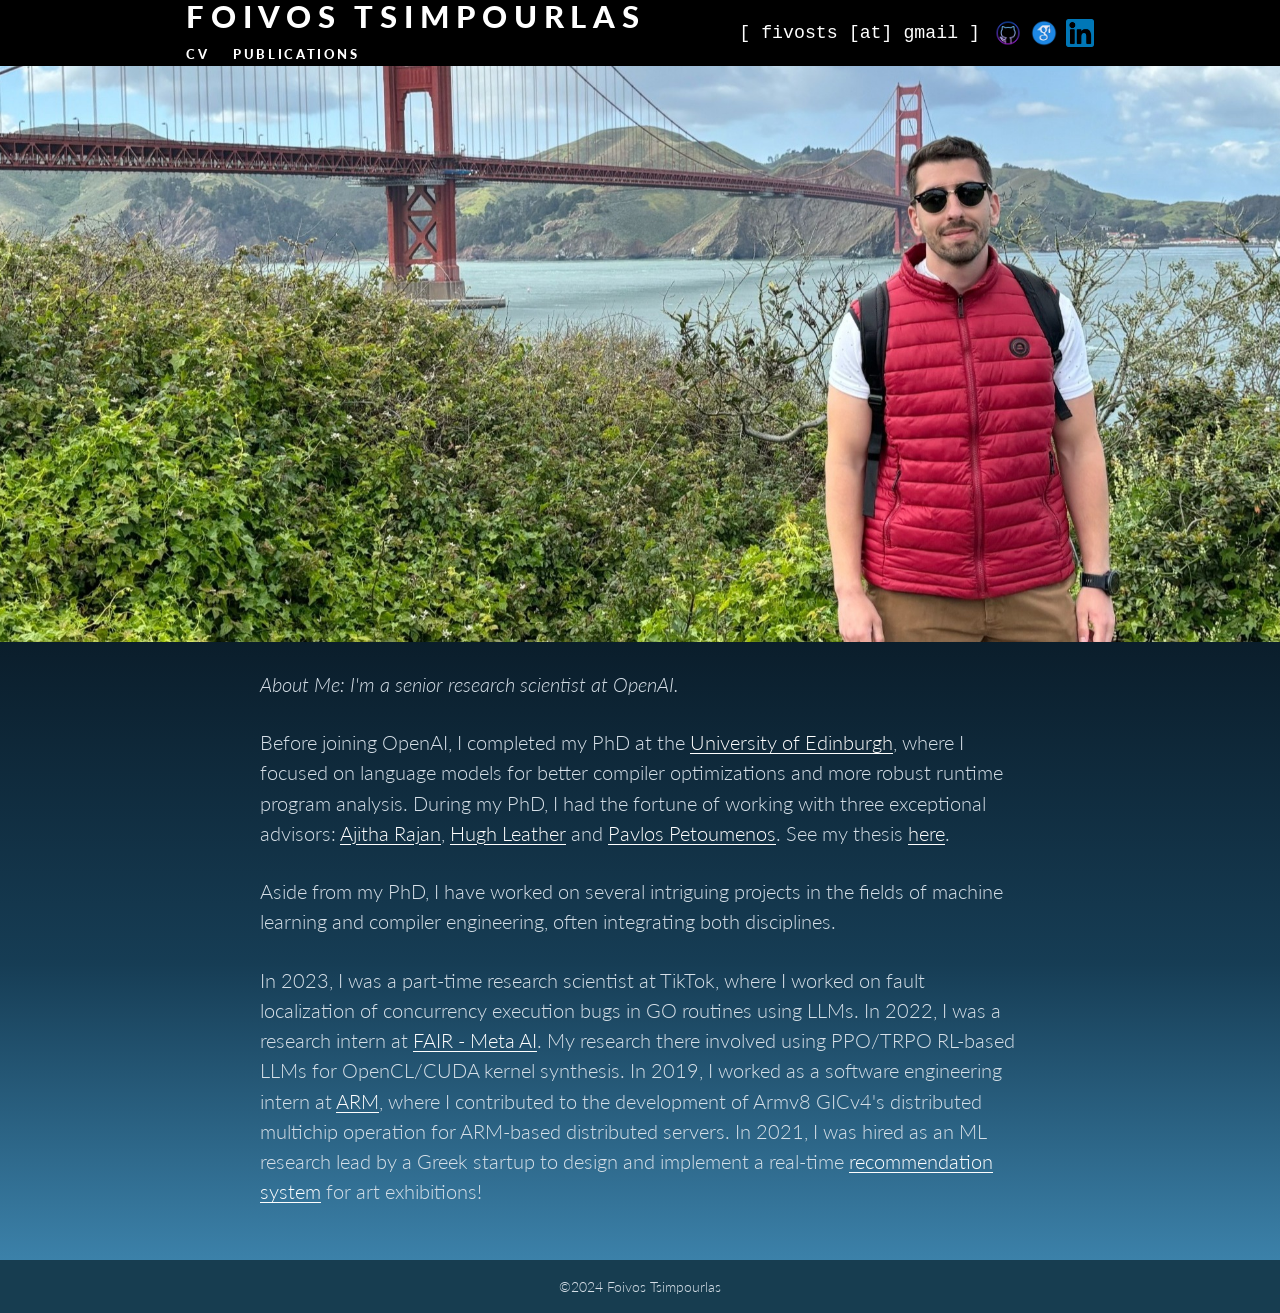
==== index.html @ 027a1d50 "Recreate static website for GitHub Pages" ====
<!doctype html>
<html lang="en">
  <head>
    <meta charset="utf-8">
    <meta name="viewport" content="width=device-width, initial-scale=1">
    <title>Foivos Tsimpourlas</title>
    <meta name="description" content="Foivos Tsimpourlas | Senior research scientist at OpenAI.">
    <link rel="canonical" href="https://foivos.co.uk/">
    <meta property="og:title" content="Foivos Tsimpourlas">
    <meta property="og:description" content="Senior research scientist at OpenAI.">
    <meta property="og:type" content="website">
    <meta property="og:url" content="https://foivos.co.uk/">
    <meta property="og:image" content="https://foivos.co.uk/assets/img/home-hero.jpg">
    <meta name="twitter:card" content="summary_large_image">
    <link rel="icon" href="/assets/img/favicon.jpg">
    <link rel="stylesheet" href="/assets/styles.css">
  </head>
  <body>
    <header class="site-header">
      <div class="header-inner">
        <div>
          <a class="brand-link" href="/">Foivos Tsimpourlas</a>
          <nav class="main-nav" aria-label="Site">
            <a href="/cv/">CV</a>
            <a href="/publications/">Publications</a>
          </nav>
        </div>
        <div class="header-contact">
          <span class="email">[ fivosts [at] gmail ]</span>
          <div class="socials" aria-label="Social links">
            <a href="https://github.com/fivosts" aria-label="GitHub">
              <img src="/assets/img/github.png" alt="">
            </a>
            <a href="https://scholar.google.com/citations?user=wBS7nUoAAAAJ&amp;hl=en" aria-label="Google Scholar">
              <img src="/assets/img/scholar.png" alt="">
            </a>
            <a href="https://www.linkedin.com/in/foivos-tsimpourlas/" aria-label="LinkedIn">
              <img src="/assets/img/linkedin.png" alt="">
            </a>
          </div>
        </div>
      </div>
    </header>

    <main>
      <section class="hero hero-home" aria-label="Foivos Tsimpourlas at the Golden Gate Bridge">
        <img src="/assets/img/home-hero.jpg" alt="Foivos Tsimpourlas standing in front of the Golden Gate Bridge.">
      </section>

      <section class="dark-band">
        <div class="content bio">
          <p>About Me: I'm a senior research scientist at OpenAI.</p>

          <p>Before joining OpenAI, I completed my PhD at the <a href="https://www.ed.ac.uk/informatics">University of Edinburgh</a>, where I focused on language models for better compiler optimizations and more robust runtime program analysis. During my PhD, I had the fortune of working with three exceptional advisors: <a href="https://homepages.inf.ed.ac.uk/arajan/">Ajitha Rajan</a>, <a href="https://www.research.ed.ac.uk/en/persons/hugh-leather">Hugh Leather</a> and <a href="https://personalpages.manchester.ac.uk/staff/pavlos.petoumenos/">Pavlos Petoumenos</a>. See my thesis <a href="/assets/docs/deep-language-models-thesis.pdf">here</a>.</p>

          <p>Aside from my PhD, I have worked on several intriguing projects in the fields of machine learning and compiler engineering, often integrating both disciplines.</p>

          <p>In 2023, I was a part-time research scientist at TikTok, where I worked on fault localization of concurrency execution bugs in GO routines using LLMs. In 2022, I was a research intern at <a href="https://ai.meta.com/research/">FAIR - Meta AI</a>. My research there involved using PPO/TRPO RL-based LLMs for OpenCL/CUDA kernel synthesis. In 2019, I worked as a software engineering intern at <a href="https://www.arm.com/">ARM</a>, where I contributed to the development of Armv8 GICv4's distributed multichip operation for ARM-based distributed servers. In 2021, I was hired as an ML research lead by a Greek startup to design and implement a real-time <a href="https://www.adaf.gr/adaf-participates-in-the-ai-trace-pilot-experience/">recommendation system</a> for art exhibitions!</p>
        </div>
      </section>
    </main>

    <footer class="site-footer">&copy;2024 Foivos Tsimpourlas</footer>
  </body>
</html>
---- assets/styles.css ----
@import url("https://fonts.googleapis.com/css2?family=Lato:ital,wght@0,300;0,400;0,700;0,900;1,300;1,700;1,900&display=swap");

:root {
  --black: #000;
  --paper: #f7f7f7;
  --ink: #f5f7fa;
  --muted: #d7e0e8;
  --teal-top: #0d2435;
  --teal-mid: #173a50;
  --teal-bottom: #3b84ad;
  --line: #9d626a;
  --max: 908px;
}

* {
  box-sizing: border-box;
}

html {
  font-synthesis-weight: none;
  scroll-behavior: smooth;
}

body {
  margin: 0;
  color: var(--ink);
  background: var(--teal-top);
  font-family: Lato, "Helvetica Neue", Arial, sans-serif;
  font-size: 18px;
  font-weight: 300;
  line-height: 1.55;
}

a {
  color: inherit;
  text-underline-offset: 0.14em;
}

img {
  display: block;
  max-width: 100%;
}

.site-header {
  background: var(--black);
  color: #fff;
  min-height: 66px;
}

.header-inner {
  width: min(var(--max), calc(100% - 32px));
  min-height: 66px;
  margin: 0 auto;
  display: flex;
  align-items: center;
  justify-content: space-between;
  gap: 28px;
}

.brand-link {
  display: inline-block;
  color: #fff;
  font-size: clamp(1.35rem, 2.4vw, 1.92rem);
  font-weight: 900;
  letter-spacing: 0.22em;
  line-height: 1;
  text-decoration: none;
  text-transform: uppercase;
}

.main-nav {
  display: flex;
  gap: 24px;
  margin-top: 8px;
}

.main-nav a {
  color: #fff;
  font-size: 0.82rem;
  font-weight: 900;
  letter-spacing: 0.2em;
  text-decoration: none;
  text-transform: uppercase;
}

.main-nav a:hover,
.main-nav a[aria-current="page"] {
  text-decoration: underline;
}

.header-contact {
  display: flex;
  align-items: center;
  gap: 14px;
  min-width: 0;
}

.email {
  font-family: "Lucida Console", Monaco, monospace;
  font-size: clamp(0.85rem, 1.6vw, 1.14rem);
  white-space: nowrap;
}

.socials {
  display: flex;
  align-items: center;
  gap: 8px;
}

.socials img {
  width: 28px;
  height: 28px;
  object-fit: contain;
}

.hero {
  width: 100%;
  overflow: hidden;
}

.hero img {
  width: 100%;
  height: 100%;
  object-fit: cover;
}

.hero-home {
  height: min(45vw, 577px);
  min-height: 350px;
}

.hero-page {
  height: min(34.6vw, 442px);
  min-height: 300px;
}

.hero-home img {
  object-position: center center;
}

.hero-page img {
  object-position: center center;
}

.dark-band {
  background:
    linear-gradient(180deg, rgba(8, 24, 36, 0.84), rgba(22, 61, 85, 0.93) 52%, rgba(61, 132, 173, 0.96)),
    var(--teal-mid);
  color: var(--muted);
}

.content {
  width: min(760px, calc(100% - 40px));
  margin: 0 auto;
  padding: 28px 0 24px;
}

.bio {
  font-size: clamp(1rem, 1.7vw, 1.22rem);
  line-height: 1.55;
}

.bio p {
  margin: 0 0 28px;
}

.bio p:first-child {
  font-style: italic;
}

.bio a,
.publication a,
.section-link {
  color: #fff;
  text-decoration: underline;
}

.section-title {
  margin: 0 0 10px;
  color: #fff;
  font-size: 1.28rem;
  font-style: italic;
  font-weight: 900;
  line-height: 1.2;
  text-decoration: underline;
}

.pdf-inline {
  display: inline-flex;
  align-items: center;
  gap: 8px;
  margin: 4px 0 34px;
  color: #fff;
  font-size: 0.88rem;
  font-weight: 900;
  text-decoration: none;
}

.pdf-inline span {
  text-decoration: underline;
}

.timeline {
  position: relative;
  width: min(850px, calc(100% - 40px));
  margin: 18px auto 0;
  padding: 18px 0 30px;
}

.timeline::before {
  content: "";
  position: absolute;
  top: 0;
  bottom: 0;
  left: 50%;
  width: 4px;
  transform: translateX(-50%);
  background: linear-gradient(var(--line), rgba(157, 98, 106, 0.5));
}

.timeline-item {
  position: relative;
  display: grid;
  grid-template-columns: minmax(0, 1fr) minmax(0, 1fr);
  gap: 128px;
  min-height: 150px;
  margin: 34px 0;
}

.timeline-item::after {
  content: "";
  position: absolute;
  top: 66px;
  width: 150px;
  height: 2px;
  background: rgba(157, 98, 106, 0.9);
}

.timeline-item.left::after {
  right: 50%;
}

.timeline-item.right::after {
  left: 50%;
}

.timeline-card {
  width: min(330px, 100%);
  text-align: center;
}

.timeline-item.left .timeline-card {
  grid-column: 1;
  justify-self: end;
}

.timeline-item.right .timeline-card {
  grid-column: 2;
  justify-self: start;
}

.timeline-logo {
  width: 92px;
  height: 92px;
  margin: 0 auto 12px;
  border-radius: 50%;
  object-fit: cover;
}

.timeline-card h2 {
  margin: 0;
  color: #fff;
  font-size: 1.18rem;
  font-style: italic;
  font-weight: 900;
  line-height: 1.25;
}

.timeline-card p {
  margin: 2px 0 0;
  color: var(--muted);
  font-size: 1.1rem;
  font-style: italic;
  line-height: 1.35;
}

.publications {
  width: min(890px, calc(100% - 40px));
  margin: 0 auto;
  padding: 34px 0 48px;
}

.publication {
  display: grid;
  grid-template-columns: 68px minmax(0, 1fr);
  gap: 24px;
  margin: 34px 0;
}

.pub-actions {
  padding-top: 4px;
}

.pub-actions a {
  display: block;
  margin-bottom: 4px;
  color: #fff;
  font-size: 0.86rem;
  font-weight: 900;
}

.publication details {
  color: var(--muted);
}

.publication summary {
  cursor: pointer;
  list-style: none;
}

.publication summary::-webkit-details-marker {
  display: none;
}

.pub-title {
  display: block;
  color: #fff;
  font-size: 1.02rem;
  font-weight: 900;
  line-height: 1.3;
}

.pub-meta,
.pub-summary {
  display: block;
}

.pub-meta {
  color: var(--muted);
  line-height: 1.35;
}

.pub-summary {
  max-width: 760px;
}

.more-label {
  display: inline-block;
  margin-top: 8px;
  color: #fff;
  font-size: 0.86rem;
  font-weight: 900;
  text-decoration: underline;
}

details[open] .more-closed,
details:not([open]) .more-open {
  display: none;
}

.abstract {
  max-width: 760px;
  margin-top: 14px;
}

.abstract p {
  margin: 0 0 14px;
}

.blank-page {
  min-height: calc(100vh - 119px);
  background: var(--paper);
}

.site-footer {
  background: #173d50;
  color: var(--muted);
  padding: 16px 0;
  text-align: center;
  font-size: 0.88rem;
}

@media (max-width: 760px) {
  .header-inner {
    align-items: flex-start;
    flex-direction: column;
    gap: 12px;
    padding: 14px 0;
  }

  .brand-link {
    letter-spacing: 0.16em;
  }

  .header-contact {
    width: 100%;
    justify-content: space-between;
  }

  .main-nav {
    gap: 18px;
  }

  .hero-home,
  .hero-page {
    height: 58vw;
    min-height: 260px;
  }

  .content,
  .publications,
  .timeline {
    width: min(100% - 28px, 760px);
  }

  .timeline {
    margin-top: 8px;
    padding-left: 28px;
  }

  .timeline::before {
    left: 0;
  }

  .timeline-item {
    display: block;
    min-height: 0;
    margin: 32px 0;
  }

  .timeline-item::after {
    display: none;
  }

  .timeline-card,
  .timeline-item.left .timeline-card,
  .timeline-item.right .timeline-card {
    width: 100%;
    text-align: left;
  }

  .timeline-logo {
    margin-left: 0;
  }

  .publication {
    grid-template-columns: 1fr;
    gap: 8px;
  }

  .pub-actions {
    display: flex;
    gap: 14px;
  }
}

@media (max-width: 480px) {
  body {
    font-size: 16px;
  }

  .header-contact {
    align-items: flex-start;
    flex-direction: column;
    gap: 8px;
  }

  .email {
    white-space: normal;
  }
}
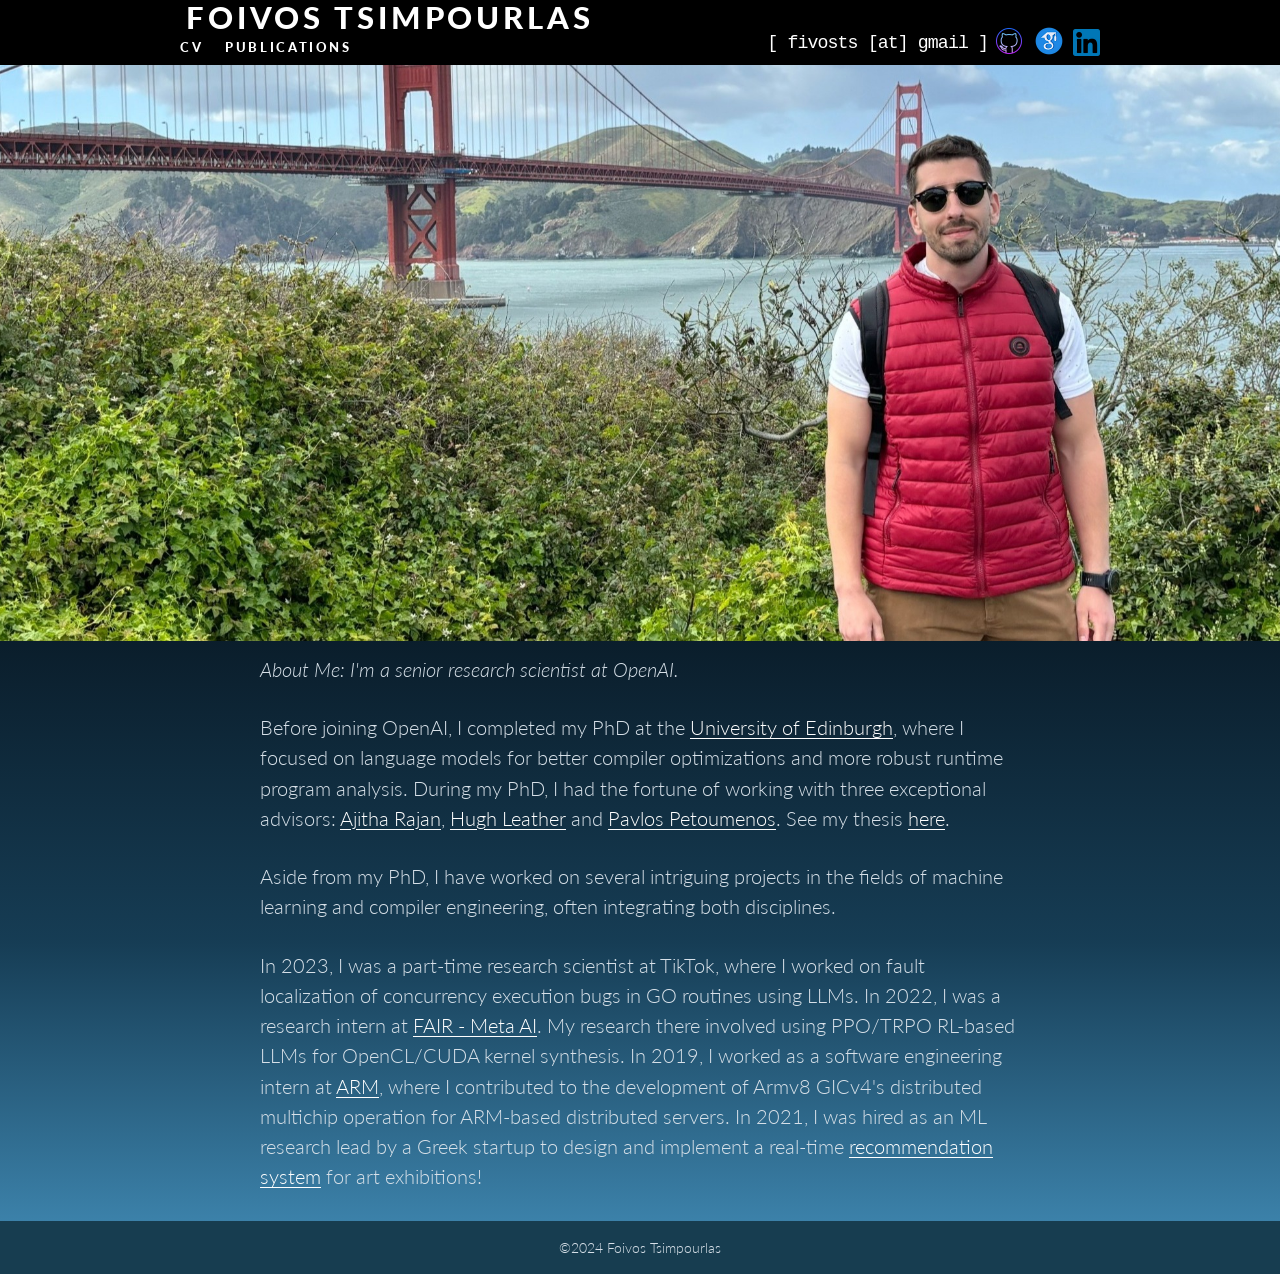
==== commit 78eea776: "Polish live site visual parity" ====
--- a/index.html
+++ b/index.html
@@ -13,7 +13,7 @@
     <meta property="og:image" content="https://foivos.co.uk/assets/img/home-hero.jpg">
     <meta name="twitter:card" content="summary_large_image">
     <link rel="icon" href="/assets/img/favicon.jpg">
-    <link rel="stylesheet" href="/assets/styles.css">
+    <link rel="stylesheet" href="/assets/styles.css?v=7">
   </head>
   <body>
     <header class="site-header">
--- a/assets/styles.css
+++ b/assets/styles.css
@@ -10,6 +10,7 @@
   --teal-bottom: #3b84ad;
   --line: #9d626a;
   --max: 908px;
+  --header-max: 920px;
 }
 
 * {
@@ -42,17 +43,20 @@
 }
 
 .site-header {
+  position: sticky;
+  top: 0;
+  z-index: 20;
   background: var(--black);
   color: #fff;
-  min-height: 66px;
+  min-height: 65px;
 }
 
 .header-inner {
-  width: min(var(--max), calc(100% - 32px));
-  min-height: 66px;
+  width: min(var(--header-max), calc(100% - 32px));
+  min-height: 65px;
   margin: 0 auto;
   display: flex;
-  align-items: center;
+  align-items: flex-start;
   justify-content: space-between;
   gap: 28px;
 }
@@ -62,16 +66,17 @@
   color: #fff;
   font-size: clamp(1.35rem, 2.4vw, 1.92rem);
   font-weight: 900;
-  letter-spacing: 0.22em;
+  letter-spacing: 0.126em;
   line-height: 1;
+  margin: 3px 0 0 6px;
   text-decoration: none;
   text-transform: uppercase;
 }
 
 .main-nav {
   display: flex;
-  gap: 24px;
-  margin-top: 8px;
+  gap: 22px;
+  margin-top: 0;
 }
 
 .main-nav a {
@@ -90,14 +95,18 @@
 
 .header-contact {
   display: flex;
-  align-items: center;
-  gap: 14px;
+  align-items: flex-start;
+  gap: 5px;
+  margin-top: 25px;
   min-width: 0;
 }
 
 .email {
   font-family: "Lucida Console", Monaco, monospace;
   font-size: clamp(0.85rem, 1.6vw, 1.14rem);
+  letter-spacing: -0.05em;
+  line-height: 24px;
+  padding-top: 6px;
   white-space: nowrap;
 }
 
@@ -108,9 +117,15 @@
 }
 
 .socials img {
-  width: 28px;
-  height: 28px;
+  width: 32px;
+  height: 32px;
   object-fit: contain;
+}
+
+.socials a:last-child img {
+  width: 27px;
+  height: 27px;
+  margin-top: 2px;
 }
 
 .hero {
@@ -158,10 +173,16 @@
 .bio {
   font-size: clamp(1rem, 1.7vw, 1.22rem);
   line-height: 1.55;
+  padding-top: 14px;
+  padding-bottom: 28px;
 }
 
 .bio p {
   margin: 0 0 28px;
+}
+
+.bio p:last-child {
+  margin-bottom: 0;
 }
 
 .bio p:first-child {
@@ -183,6 +204,11 @@
   font-weight: 900;
   line-height: 1.2;
   text-decoration: underline;
+}
+
+.cv-intro {
+  width: min(var(--header-max), calc(100% - 32px));
+  padding-top: 33px;
 }
 
 .pdf-inline {
@@ -203,8 +229,8 @@
 .timeline {
   position: relative;
   width: min(850px, calc(100% - 40px));
-  margin: 18px auto 0;
-  padding: 18px 0 30px;
+  margin: 0 auto;
+  padding: 20px 0 170px;
 }
 
 .timeline::before {
@@ -224,7 +250,35 @@
   grid-template-columns: minmax(0, 1fr) minmax(0, 1fr);
   gap: 128px;
   min-height: 150px;
-  margin: 34px 0;
+  margin: 0 0 -27px;
+}
+
+.timeline-item:nth-child(2) {
+  margin-bottom: 6px;
+}
+
+.timeline-item:nth-child(3) {
+  margin-bottom: -13px;
+}
+
+.timeline-item:nth-child(4) {
+  margin-bottom: -29px;
+}
+
+.timeline-item:nth-child(5) {
+  margin-bottom: -10px;
+}
+
+.timeline-item:nth-child(6) {
+  margin-bottom: -4px;
+}
+
+.timeline-item:nth-child(7) {
+  margin-bottom: -28px;
+}
+
+.timeline-item:nth-child(8) {
+  margin-bottom: 0;
 }
 
 .timeline-item::after {
@@ -245,7 +299,7 @@
 }
 
 .timeline-card {
-  width: min(330px, 100%);
+  width: min(364px, 100%);
   text-align: center;
 }
 
@@ -285,37 +339,87 @@
 }
 
 .publications {
-  width: min(890px, calc(100% - 40px));
+  width: min(906px, calc(100% - 40px));
   margin: 0 auto;
-  padding: 34px 0 48px;
+  padding: 33px 0 0;
+}
+
+.publications .section-title {
+  margin-bottom: 50px;
 }
 
 .publication {
   display: grid;
-  grid-template-columns: 68px minmax(0, 1fr);
+  grid-template-columns: 68px 750px;
   gap: 24px;
-  margin: 34px 0;
+  min-height: var(--pub-row, 195px);
+  margin: 0;
+}
+
+.publication:nth-of-type(1) {
+  --pub-row: 195px;
+  --pub-text: 157px;
+  --pub-preview-lines: 2;
+}
+
+.publication:nth-of-type(2) {
+  --pub-row: 196px;
+  --pub-text: 157px;
+  --pub-preview-lines: 2;
+}
+
+.publication:nth-of-type(3) {
+  --pub-row: 202px;
+  --pub-text: 157px;
+  --pub-preview-lines: 2;
+}
+
+.publication:nth-of-type(4) {
+  --pub-row: 230px;
+  --pub-text: 189px;
+  --pub-preview-lines: 3;
+}
+
+.publication:nth-of-type(5) {
+  --pub-row: 201px;
+  --pub-text: 162px;
+  --pub-preview-lines: 2;
+}
+
+.publication:nth-of-type(6) {
+  --pub-row: 283px;
+  --pub-text: 216px;
+  --pub-preview-lines: 4;
 }
 
 .pub-actions {
-  padding-top: 4px;
+  padding-top: 0;
+}
+
+.publication:first-of-type .pub-actions {
+  padding-left: 5px;
 }
 
 .pub-actions a {
   display: block;
-  margin-bottom: 4px;
+  height: 25px;
+  margin-bottom: 0;
   color: #fff;
   font-size: 0.86rem;
   font-weight: 900;
+  line-height: 25px;
 }
 
 .publication details {
-  color: var(--muted);
+  width: 750px;
+  color: #fbfbfb;
 }
 
 .publication summary {
   cursor: pointer;
   list-style: none;
+  min-height: var(--pub-text, auto);
+  overflow: hidden;
 }
 
 .publication summary::-webkit-details-marker {
@@ -325,31 +429,42 @@
 .pub-title {
   display: block;
   color: #fff;
-  font-size: 1.02rem;
-  font-weight: 900;
-  line-height: 1.3;
+  font-size: 1rem;
+  font-weight: 900;
+  line-height: 1.2;
+  text-align: justify;
 }
 
 .pub-meta,
+.pub-summary,
+.pub-preview {
+  display: block;
+  font-size: 1rem;
+  line-height: 1.2;
+  text-align: justify;
+}
+
+.pub-meta {
+  color: #fbfbfb;
+}
+
 .pub-summary {
-  display: block;
-}
-
-.pub-meta {
-  color: var(--muted);
-  line-height: 1.35;
-}
-
-.pub-summary {
-  max-width: 760px;
+  max-width: none;
+}
+
+.pub-preview {
+  max-height: calc(var(--pub-preview-lines, 2) * 1.2em);
+  overflow: hidden;
+  color: #fbfbfb;
 }
 
 .more-label {
   display: inline-block;
-  margin-top: 8px;
-  color: #fff;
-  font-size: 0.86rem;
-  font-weight: 900;
+  margin-top: 10px;
+  color: #fff;
+  font-size: 0.78rem;
+  font-weight: 900;
+  line-height: 1.2;
   text-decoration: underline;
 }
 
@@ -368,7 +483,7 @@
 }
 
 .blank-page {
-  min-height: calc(100vh - 119px);
+  min-height: 499px;
   background: var(--paper);
 }
 
@@ -395,6 +510,7 @@
   .header-contact {
     width: 100%;
     justify-content: space-between;
+    margin-top: 0;
   }
 
   .main-nav {
@@ -422,7 +538,7 @@
     left: 0;
   }
 
-  .timeline-item {
+  .timeline .timeline-item {
     display: block;
     min-height: 0;
     margin: 32px 0;
@@ -446,11 +562,30 @@
   .publication {
     grid-template-columns: 1fr;
     gap: 8px;
+    min-height: 0;
+    margin: 32px 0;
   }
 
   .pub-actions {
     display: flex;
     gap: 14px;
+    padding-left: 0;
+  }
+
+  .publication:first-of-type .pub-actions {
+    padding-left: 0;
+  }
+
+  .publication details {
+    width: 100%;
+  }
+
+  .publication summary {
+    min-height: 0;
+  }
+
+  .pub-preview {
+    max-height: none;
   }
 }
 
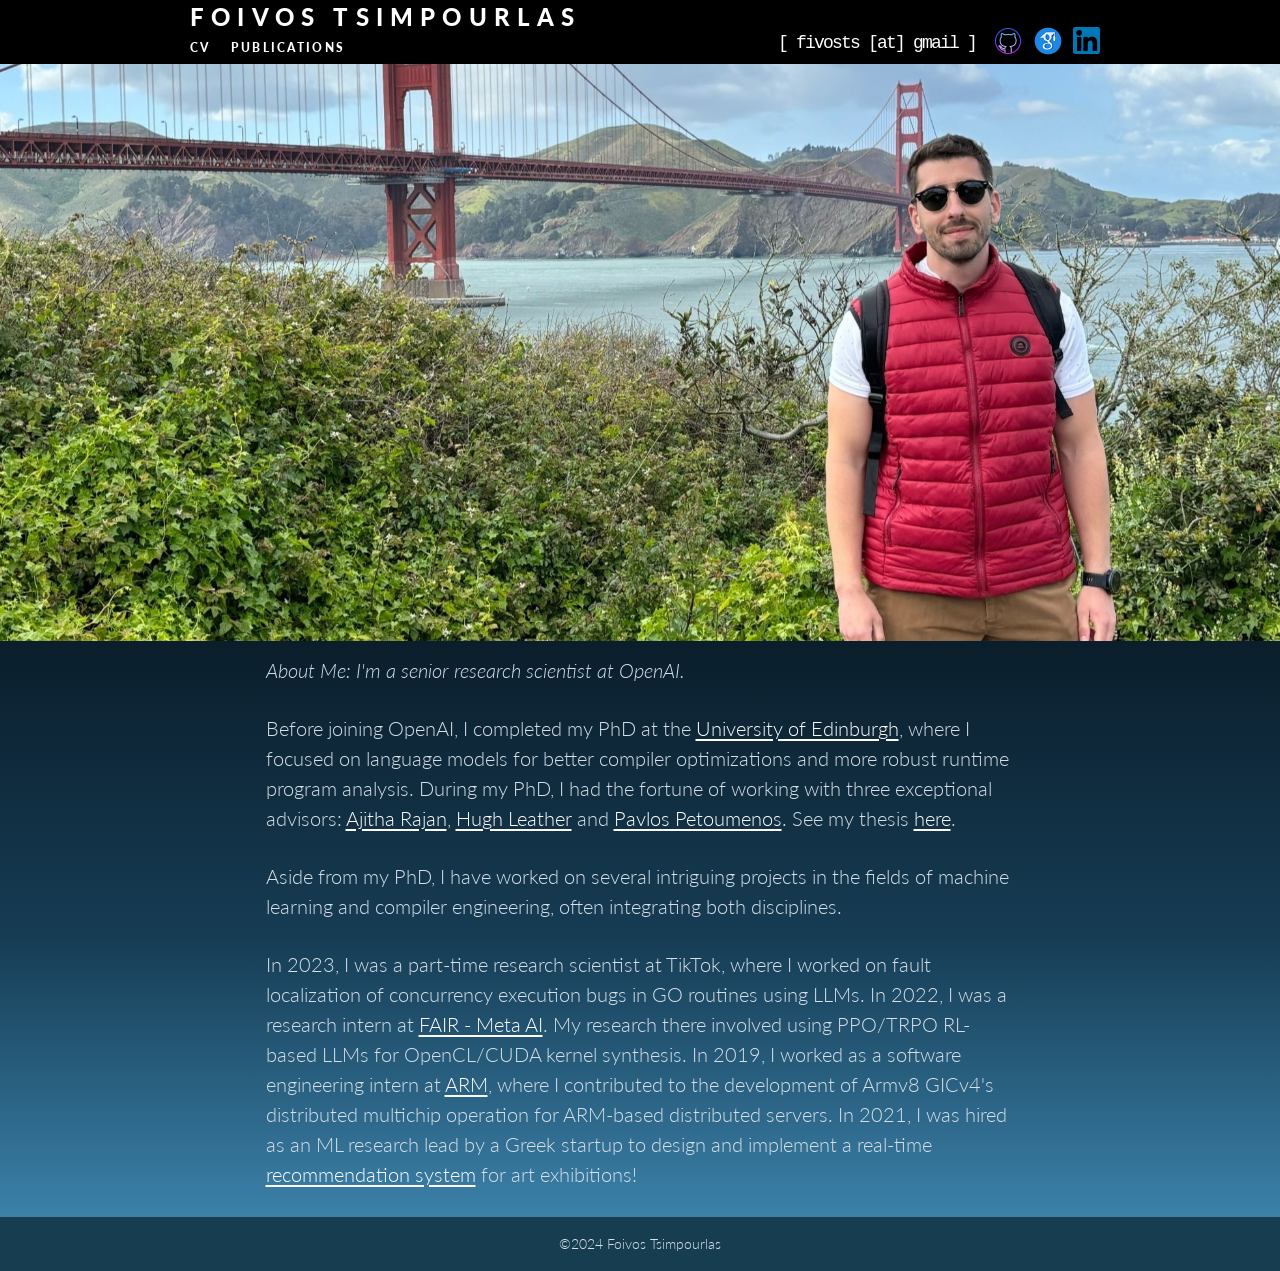
==== commit b2a824e5: "Finalize responsive GitHub Pages site" ====
--- a/index.html
+++ b/index.html
@@ -13,16 +13,23 @@
     <meta property="og:image" content="https://foivos.co.uk/assets/img/home-hero.jpg">
     <meta name="twitter:card" content="summary_large_image">
     <link rel="icon" href="/assets/img/favicon.jpg">
-    <link rel="stylesheet" href="/assets/styles.css?v=7">
+    <link rel="stylesheet" href="/assets/styles.css?v=36">
+    <script src="/assets/site.js?v=3" defer></script>
   </head>
   <body>
     <header class="site-header">
       <div class="header-inner">
-        <div>
+        <button class="mobile-menu-toggle" type="button" aria-label="Open menu" aria-controls="mobile-menu" aria-expanded="false">
+          <span></span>
+          <span></span>
+          <span></span>
+        </button>
+        <div class="header-brand-nav">
           <a class="brand-link" href="/">Foivos Tsimpourlas</a>
           <nav class="main-nav" aria-label="Site">
+            <a class="mobile-menu-home" href="/" aria-current="page">Home</a>
             <a href="/cv/">CV</a>
-            <a href="/publications/">Publications</a>
+            <a href="https://scholar.google.com/citations?user=wBS7nUoAAAAJ&amp;hl=en">Publications</a>
           </nav>
         </div>
         <div class="header-contact">
@@ -41,6 +48,12 @@
         </div>
       </div>
     </header>
+    <nav class="mobile-menu" id="mobile-menu" aria-label="Mobile menu" hidden>
+      <button class="mobile-menu-close" type="button" aria-label="Close menu"></button>
+      <a href="/" aria-current="page">Home</a>
+      <a href="/cv/">CV</a>
+      <a href="https://scholar.google.com/citations?user=wBS7nUoAAAAJ&amp;hl=en">Publications</a>
+    </nav>
 
     <main>
       <section class="hero hero-home" aria-label="Foivos Tsimpourlas at the Golden Gate Bridge">
--- a/assets/styles.css
+++ b/assets/styles.css
@@ -48,54 +48,71 @@
   z-index: 20;
   background: var(--black);
   color: #fff;
-  min-height: 65px;
+  min-height: 64px;
 }
 
 .header-inner {
-  width: min(var(--header-max), calc(100% - 32px));
-  min-height: 65px;
+  width: min(var(--header-max), calc(100% - 48px));
+  min-height: 64px;
   margin: 0 auto;
   display: flex;
   align-items: flex-start;
   justify-content: space-between;
-  gap: 28px;
+  gap: 24px;
+}
+
+.mobile-menu-toggle,
+.mobile-menu {
+  display: none;
+}
+
+.mobile-menu-home {
+  display: none;
 }
 
 .brand-link {
   display: inline-block;
   color: #fff;
-  font-size: clamp(1.35rem, 2.4vw, 1.92rem);
+  font-size: 1.5rem;
   font-weight: 900;
-  letter-spacing: 0.126em;
+  letter-spacing: 0.3em;
   line-height: 1;
-  margin: 3px 0 0 6px;
+  margin: 5px 0 0 10px;
   text-decoration: none;
   text-transform: uppercase;
+  white-space: nowrap;
 }
 
 .main-nav {
   display: flex;
-  gap: 22px;
-  margin-top: 0;
+  gap: 20px;
+  margin-left: 10px;
+  margin-top: 6px;
 }
 
 .main-nav a {
   color: #fff;
-  font-size: 0.82rem;
+  font-size: 0.76rem;
   font-weight: 900;
-  letter-spacing: 0.2em;
+  letter-spacing: 0.19em;
+  line-height: 1.25;
   text-decoration: none;
   text-transform: uppercase;
 }
 
 .main-nav a:hover,
 .main-nav a[aria-current="page"] {
-  text-decoration: underline;
+  text-decoration: none;
+}
+
+.main-nav a:hover {
+  color: var(--muted);
 }
 
 .header-contact {
   display: flex;
   align-items: flex-start;
+  flex: 0 0 332px;
   gap: 5px;
   margin-top: 25px;
   min-width: 0;
@@ -103,23 +120,32 @@
 
 .email {
   font-family: "Lucida Console", Monaco, monospace;
-  font-size: clamp(0.85rem, 1.6vw, 1.14rem);
-  letter-spacing: -0.05em;
-  line-height: 24px;
-  padding-top: 6px;
+  width: 220px;
+  font-size: 18px;
+  letter-spacing: -0.1em;
+  line-height: 22px;
+  padding: 7px 0 0 10px;
   white-space: nowrap;
 }
 
 .socials {
   display: flex;
-  align-items: center;
+  align-items: flex-start;
   gap: 8px;
+}
+
+.socials a {
+  display: block;
 }
 
 .socials img {
   width: 32px;
   height: 32px;
-  object-fit: contain;
+  object-fit: cover;
+}
+
+.socials a:last-child {
+  margin-left: 1px;
 }
 
 .socials a:last-child img {
@@ -140,13 +166,11 @@
 }
 
 .hero-home {
-  height: min(45vw, 577px);
-  min-height: 350px;
+  height: 577px;
 }
 
 .hero-page {
-  height: min(34.6vw, 442px);
-  min-height: 300px;
+  height: 442px;
 }
 
 .hero-home img {
@@ -165,14 +189,14 @@
 }
 
 .content {
-  width: min(760px, calc(100% - 40px));
+  width: min(749px, calc(100% - 40px));
   margin: 0 auto;
   padding: 28px 0 24px;
 }
 
 .bio {
-  font-size: clamp(1rem, 1.7vw, 1.22rem);
-  line-height: 1.55;
+  font-size: 20px;
+  line-height: 1.5;
   padding-top: 14px;
   padding-bottom: 28px;
 }
@@ -211,14 +235,22 @@
   padding-top: 33px;
 }
 
-.pdf-inline {
+.pdf-actions {
   display: inline-flex;
   align-items: center;
-  gap: 8px;
-  margin: 4px 0 34px;
-  color: #fff;
-  font-size: 0.88rem;
+  gap: 11px;
+  width: auto;
+  margin: 10px 0 34px 7px;
+}
+
+.pdf-inline {
+  display: block;
+  width: auto;
+  height: auto;
+  color: #fff;
+  font-size: 1.06rem;
   font-weight: 900;
+  line-height: 1;
   text-decoration: none;
 }
 
@@ -226,116 +258,226 @@
   text-decoration: underline;
 }
 
-.timeline {
+.pdf-icon-link {
+  display: block;
+  width: 20px;
+  height: 20px;
+  line-height: 0;
+}
+
+.pdf-icon-link img {
+  width: 20px;
+  height: 20px;
+  object-fit: cover;
+}
+
+.cv-explorer {
+  width: min(var(--header-max), calc(100% - 40px));
+  margin: 0 auto;
+  padding: 0 0 96px;
+  display: grid;
+  grid-template-columns: minmax(300px, 390px) minmax(0, 1fr);
+  gap: 42px;
+  align-items: start;
+}
+
+.cv-focus {
+  position: sticky;
+  top: 92px;
+  min-height: 430px;
+  padding: 28px 30px 30px;
+  border: 1px solid rgba(255, 255, 255, 0.18);
+  border-radius: 8px;
+  background:
+    linear-gradient(180deg, rgba(255, 255, 255, 0.09), rgba(255, 255, 255, 0.03)),
+    rgba(3, 18, 28, 0.43);
+  box-shadow: 0 20px 44px rgba(0, 0, 0, 0.18);
+}
+
+.cv-focus.is-swapping {
+  animation: cv-focus-swap 180ms ease;
+}
+
+.cv-focus-top {
+  display: flex;
+  align-items: center;
+  gap: 16px;
+  margin-bottom: 26px;
+}
+
+.cv-focus-logo {
+  display: grid;
+  place-items: center;
+  width: 86px;
+  height: 86px;
+  border-radius: 50%;
+  background: rgba(255, 255, 255, 0.08);
+}
+
+.cv-focus-logo img {
+  width: 72px;
+  height: 72px;
+  border-radius: 50%;
+  object-fit: cover;
+}
+
+.cv-focus-kicker {
+  margin: 0;
+  color: var(--muted);
+  font-size: 0.78rem;
+  font-weight: 900;
+  letter-spacing: 0.18em;
+  line-height: 1.2;
+  text-transform: uppercase;
+}
+
+.cv-focus h2 {
+  margin: 0;
+  color: #fff;
+  font-size: 2rem;
+  font-style: italic;
+  font-weight: 900;
+  line-height: 1.06;
+}
+
+.cv-focus-org {
+  margin: 9px 0 0;
+  color: #fff;
+  font-size: 1.22rem;
+  font-weight: 900;
+  line-height: 1.25;
+}
+
+.cv-focus-meta {
+  margin: 10px 0 0;
+  color: var(--muted);
+  font-size: 1rem;
+  font-style: italic;
+  line-height: 1.38;
+}
+
+.cv-focus-summary {
+  margin: 30px 0 0;
+  color: #eef5fa;
+  font-size: 1.08rem;
+  line-height: 1.5;
+}
+
+.cv-rail {
   position: relative;
-  width: min(850px, calc(100% - 40px));
-  margin: 0 auto;
-  padding: 20px 0 170px;
-}
-
-.timeline::before {
+  display: grid;
+  gap: 8px;
+  padding-left: 27px;
+}
+
+.cv-rail::before {
   content: "";
   position: absolute;
-  top: 0;
-  bottom: 0;
-  left: 50%;
-  width: 4px;
-  transform: translateX(-50%);
-  background: linear-gradient(var(--line), rgba(157, 98, 106, 0.5));
-}
-
-.timeline-item {
+  top: 33px;
+  bottom: 33px;
+  left: 55px;
+  width: 2px;
+  background: linear-gradient(rgba(255, 255, 255, 0.45), rgba(255, 255, 255, 0.08));
+}
+
+.cv-node {
   position: relative;
   display: grid;
-  grid-template-columns: minmax(0, 1fr) minmax(0, 1fr);
-  gap: 128px;
-  min-height: 150px;
-  margin: 0 0 -27px;
-}
-
-.timeline-item:nth-child(2) {
-  margin-bottom: 6px;
-}
-
-.timeline-item:nth-child(3) {
-  margin-bottom: -13px;
-}
-
-.timeline-item:nth-child(4) {
-  margin-bottom: -29px;
-}
-
-.timeline-item:nth-child(5) {
-  margin-bottom: -10px;
-}
-
-.timeline-item:nth-child(6) {
-  margin-bottom: -4px;
-}
-
-.timeline-item:nth-child(7) {
-  margin-bottom: -28px;
-}
-
-.timeline-item:nth-child(8) {
-  margin-bottom: 0;
-}
-
-.timeline-item::after {
-  content: "";
-  position: absolute;
-  top: 66px;
-  width: 150px;
-  height: 2px;
-  background: rgba(157, 98, 106, 0.9);
-}
-
-.timeline-item.left::after {
-  right: 50%;
-}
-
-.timeline-item.right::after {
-  left: 50%;
-}
-
-.timeline-card {
-  width: min(364px, 100%);
-  text-align: center;
-}
-
-.timeline-item.left .timeline-card {
-  grid-column: 1;
-  justify-self: end;
-}
-
-.timeline-item.right .timeline-card {
-  grid-column: 2;
-  justify-self: start;
-}
-
-.timeline-logo {
-  width: 92px;
-  height: 92px;
-  margin: 0 auto 12px;
+  grid-template-columns: 60px minmax(0, 1fr);
+  gap: 15px;
+  align-items: center;
+  min-height: 83px;
+  padding: 10px 14px 10px 0;
+  border: 0;
+  border-radius: 8px;
+  background: transparent;
+  color: inherit;
+  font: inherit;
+  text-align: left;
+  cursor: pointer;
+}
+
+.cv-node:hover,
+.cv-node:focus-visible,
+.cv-node.is-active {
+  background: rgba(255, 255, 255, 0.07);
+}
+
+.cv-node:focus-visible {
+  outline: 2px solid rgba(255, 255, 255, 0.64);
+  outline-offset: 2px;
+}
+
+.cv-node-mark {
+  position: relative;
+  z-index: 1;
+  display: grid;
+  place-items: center;
+  width: 58px;
+  height: 58px;
+  border: 2px solid rgba(255, 255, 255, 0.16);
+  border-radius: 50%;
+  background: #082132;
+  transition:
+    border-color 180ms ease,
+    transform 180ms ease;
+}
+
+.cv-node-mark img {
+  width: 48px;
+  height: 48px;
   border-radius: 50%;
   object-fit: cover;
 }
 
-.timeline-card h2 {
-  margin: 0;
-  color: #fff;
-  font-size: 1.18rem;
+.cv-node.is-active .cv-node-mark,
+.cv-node:hover .cv-node-mark {
+  border-color: rgba(255, 255, 255, 0.62);
+  transform: scale(1.04);
+}
+
+.cv-node-copy {
+  min-width: 0;
+}
+
+.cv-node-year,
+.cv-node-title,
+.cv-node-subtitle {
+  display: block;
+}
+
+.cv-node-year {
+  color: var(--muted);
+  font-size: 0.78rem;
   font-style: italic;
+  line-height: 1.2;
+}
+
+.cv-node-title {
+  margin-top: 3px;
+  color: #fff;
+  font-size: 1.02rem;
   font-weight: 900;
+  line-height: 1.2;
+}
+
+.cv-node-subtitle {
+  margin-top: 2px;
+  color: var(--muted);
+  font-size: 0.88rem;
   line-height: 1.25;
 }
 
-.timeline-card p {
-  margin: 2px 0 0;
-  color: var(--muted);
-  font-size: 1.1rem;
-  font-style: italic;
-  line-height: 1.35;
+@keyframes cv-focus-swap {
+  from {
+    opacity: 0.72;
+    transform: translateY(5px);
+  }
+
+  to {
+    opacity: 1;
+    transform: translateY(0);
+  }
 }
 
 .publications {
@@ -350,7 +492,7 @@
 
 .publication {
   display: grid;
-  grid-template-columns: 68px 750px;
+  grid-template-columns: 68px minmax(0, 1fr);
   gap: 24px;
   min-height: var(--pub-row, 195px);
   margin: 0;
@@ -411,7 +553,8 @@
 }
 
 .publication details {
-  width: 750px;
+  width: auto;
+  min-width: 0;
   color: #fbfbfb;
 }
 
@@ -495,97 +638,418 @@
   font-size: 0.88rem;
 }
 
+@media (max-width: 979px) {
+  .blank-page,
+  .dark-band,
+  .hero,
+  .site-header {
+    width: 980px;
+  }
+
+  .site-header {
+    height: 64px;
+  }
+
+  .header-inner {
+    width: var(--header-max);
+    margin: 0 auto;
+  }
+
+  .site-footer {
+    width: 980px;
+  }
+}
+
+@media (max-width: 940px) {
+  .hero-home {
+    height: 44vw;
+    min-height: 270px;
+    max-height: 460px;
+  }
+
+  .hero-page {
+    height: 42vw;
+    min-height: 250px;
+    max-height: 380px;
+  }
+
+  .cv-explorer {
+    grid-template-columns: 1fr;
+    gap: 24px;
+    padding-bottom: 72px;
+  }
+
+  .cv-focus {
+    position: static;
+    min-height: 0;
+  }
+
+  .cv-rail {
+    padding-left: 0;
+  }
+
+  .cv-rail::before {
+    left: 29px;
+  }
+
+  .publications .section-title {
+    margin-bottom: 36px;
+  }
+}
+
 @media (max-width: 760px) {
+  html,
+  body {
+    overflow-x: hidden;
+  }
+
+  body.mobile-menu-open {
+    overflow: hidden;
+  }
+
+  .blank-page,
+  .dark-band,
+  .hero,
+  .site-footer,
+  .site-header {
+    width: 100%;
+  }
+
+  .site-header {
+    position: relative;
+    height: 90px;
+    min-height: 90px;
+  }
+
   .header-inner {
-    align-items: flex-start;
+    position: relative;
+    display: block;
+    width: 100%;
+    min-height: 90px;
+    margin: 0;
+  }
+
+  .mobile-menu-toggle {
+    position: absolute;
+    top: 21px;
+    left: 19px;
+    display: grid;
+    width: 29px;
+    height: 25px;
+    padding: 0;
+    border: 0;
+    background: transparent;
+    gap: 6px;
+    cursor: pointer;
+  }
+
+  .mobile-menu-toggle span {
+    display: block;
+    width: 29px;
+    height: 3px;
+    background: #9d626a;
+    border-radius: 1px;
+  }
+
+  .header-brand-nav {
+    min-height: 90px;
+  }
+
+  .brand-link {
+    position: absolute;
+    right: 0;
+    bottom: 14px;
+    left: 0;
+    margin: 0;
+    font-size: 1.16rem;
+    letter-spacing: 0.3em;
+    line-height: 1;
+    text-align: center;
+  }
+
+  .main-nav {
+    display: none;
+  }
+
+  .header-contact {
+    position: absolute;
+    top: 19px;
+    right: 13px;
+    left: 63px;
+    display: flex;
+    align-items: center;
+    flex: none;
+    gap: 0;
+    margin: 0;
+  }
+
+  .socials {
+    order: 1;
+    gap: 7px;
+  }
+
+  .socials img {
+    width: 27px;
+    height: 27px;
+  }
+
+  .socials a:last-child {
+    margin-left: 0;
+  }
+
+  .socials a:last-child img {
+    width: 27px;
+    height: 27px;
+    margin-top: 0;
+  }
+
+  .email {
+    order: 2;
+    width: auto;
+    margin-left: auto;
+    padding: 0;
+    font-size: 16px;
+    letter-spacing: -0.1em;
+    line-height: 27px;
+  }
+
+  .mobile-menu:not([hidden]) {
+    position: fixed;
+    inset: 0;
+    z-index: 100;
+    display: flex;
     flex-direction: column;
+    align-items: center;
+    gap: 45px;
+    padding-top: 103px;
+    background:
+      linear-gradient(180deg, rgba(5, 31, 48, 0.98), rgba(10, 80, 106, 0.97) 55%, rgba(35, 139, 183, 0.97)),
+      #0d2435;
+  }
+
+  .mobile-menu-close {
+    position: absolute;
+    top: 16px;
+    left: 18px;
+    width: 40px;
+    height: 40px;
+    padding: 0;
+    border: 0;
+    background: rgba(157, 98, 106, 0.88);
+    cursor: pointer;
+  }
+
+  .mobile-menu-close::before,
+  .mobile-menu-close::after {
+    content: "";
+    position: absolute;
+    top: 18px;
+    left: 7px;
+    width: 27px;
+    height: 3px;
+    background: #0b3240;
+    border-radius: 1px;
+  }
+
+  .mobile-menu-close::before {
+    transform: rotate(45deg);
+  }
+
+  .mobile-menu-close::after {
+    transform: rotate(-45deg);
+  }
+
+  .mobile-menu a {
+    color: #fff;
+    font-size: 1.55rem;
+    font-weight: 900;
+    line-height: 1.18;
+    text-decoration: none;
+  }
+
+  .mobile-menu a[aria-current="page"] {
+    color: #9d626a;
+  }
+
+  .hero-home {
+    height: 245px;
+    min-height: 245px;
+    max-height: 245px;
+  }
+
+  .hero-page {
+    height: 230px;
+    min-height: 230px;
+    max-height: 230px;
+  }
+
+  .content,
+  .cv-intro,
+  .cv-explorer,
+  .publications {
+    width: calc(100vw - 48px);
+    margin-left: 24px;
+    margin-right: 0;
+  }
+
+  .content {
+    padding: 31px 0 28px;
+  }
+
+  .bio {
+    padding-top: 4px;
+    font-size: 18px;
+    line-height: 1.62;
+  }
+
+  .bio p {
+    text-align: justify;
+  }
+
+  .bio p {
+    margin-bottom: 34px;
+  }
+
+  .section-title {
+    font-size: 1.16rem;
+  }
+
+  .cv-intro {
+    padding-top: 26px;
+  }
+
+  .pdf-actions {
+    margin: 8px 0 28px;
+  }
+
+  .cv-focus {
+    padding: 22px 20px 24px;
+  }
+
+  .cv-focus-top {
     gap: 12px;
-    padding: 14px 0;
-  }
-
-  .brand-link {
-    letter-spacing: 0.16em;
-  }
-
-  .header-contact {
-    width: 100%;
-    justify-content: space-between;
-    margin-top: 0;
-  }
-
-  .main-nav {
-    gap: 18px;
-  }
-
-  .hero-home,
-  .hero-page {
-    height: 58vw;
-    min-height: 260px;
-  }
-
-  .content,
-  .publications,
-  .timeline {
-    width: min(100% - 28px, 760px);
-  }
-
-  .timeline {
-    margin-top: 8px;
-    padding-left: 28px;
-  }
-
-  .timeline::before {
-    left: 0;
-  }
-
-  .timeline .timeline-item {
-    display: block;
-    min-height: 0;
-    margin: 32px 0;
-  }
-
-  .timeline-item::after {
-    display: none;
-  }
-
-  .timeline-card,
-  .timeline-item.left .timeline-card,
-  .timeline-item.right .timeline-card {
-    width: 100%;
-    text-align: left;
-  }
-
-  .timeline-logo {
-    margin-left: 0;
+    margin-bottom: 18px;
+  }
+
+  .cv-focus-logo {
+    width: 64px;
+    height: 64px;
+  }
+
+  .cv-focus-logo img {
+    width: 54px;
+    height: 54px;
+  }
+
+  .cv-focus-kicker {
+    font-size: 0.68rem;
+    letter-spacing: 0.14em;
+  }
+
+  .cv-focus h2 {
+    font-size: 1.56rem;
+  }
+
+  .cv-focus-org {
+    font-size: 1.06rem;
+  }
+
+  .cv-focus-summary {
+    margin-top: 22px;
+    font-size: 1rem;
+  }
+
+  .cv-node {
+    grid-template-columns: 50px minmax(0, 1fr);
+    gap: 12px;
+    min-height: 72px;
+    padding: 9px 10px 9px 0;
+  }
+
+  .cv-node-mark {
+    width: 48px;
+    height: 48px;
+  }
+
+  .cv-node-mark img {
+    width: 40px;
+    height: 40px;
+  }
+
+  .cv-rail::before {
+    top: 28px;
+    bottom: 28px;
+    left: 24px;
+  }
+
+  .cv-node-title {
+    font-size: 0.96rem;
+  }
+
+  .cv-node-subtitle {
+    font-size: 0.84rem;
   }
 
   .publication {
     grid-template-columns: 1fr;
-    gap: 8px;
+    gap: 10px;
     min-height: 0;
-    margin: 32px 0;
+    margin-bottom: 28px;
+    padding-bottom: 28px;
+    border-bottom: 1px solid rgba(255, 255, 255, 0.16);
+  }
+
+  .publication:last-of-type {
+    margin-bottom: 0;
+    padding-bottom: 48px;
+    border-bottom: 0;
+  }
+
+  .publication details {
+    order: 1;
   }
 
   .pub-actions {
+    order: 2;
     display: flex;
-    gap: 14px;
-    padding-left: 0;
+    flex-wrap: wrap;
+    gap: 10px 16px;
+    padding-top: 0;
   }
 
   .publication:first-of-type .pub-actions {
     padding-left: 0;
   }
 
-  .publication details {
-    width: 100%;
+  .pub-actions a {
+    height: auto;
+    font-size: 0.82rem;
+    line-height: 1.25;
   }
 
   .publication summary {
     min-height: 0;
   }
 
+  .pub-title,
+  .pub-meta,
+  .pub-summary,
+  .pub-preview,
+  .abstract p {
+    text-align: left;
+  }
+
   .pub-preview {
     max-height: none;
+  }
+
+  .abstract {
+    max-width: none;
+    margin-top: 12px;
+  }
+
+  .blank-page {
+    min-height: 360px;
   }
 }
 
@@ -594,13 +1058,30 @@
     font-size: 16px;
   }
 
-  .header-contact {
-    align-items: flex-start;
-    flex-direction: column;
-    gap: 8px;
-  }
-
-  .email {
-    white-space: normal;
-  }
-}
+}
+
+@media (max-width: 380px) {
+  .content,
+  .cv-intro,
+  .cv-explorer,
+  .publications {
+    width: calc(100vw - 40px);
+    margin-left: 20px;
+  }
+
+  .hero-home {
+    height: 236px;
+    min-height: 236px;
+    max-height: 236px;
+  }
+
+  .hero-page {
+    height: 210px;
+    min-height: 210px;
+    max-height: 210px;
+  }
+
+  .cv-focus {
+    padding: 20px 16px 22px;
+  }
+}
